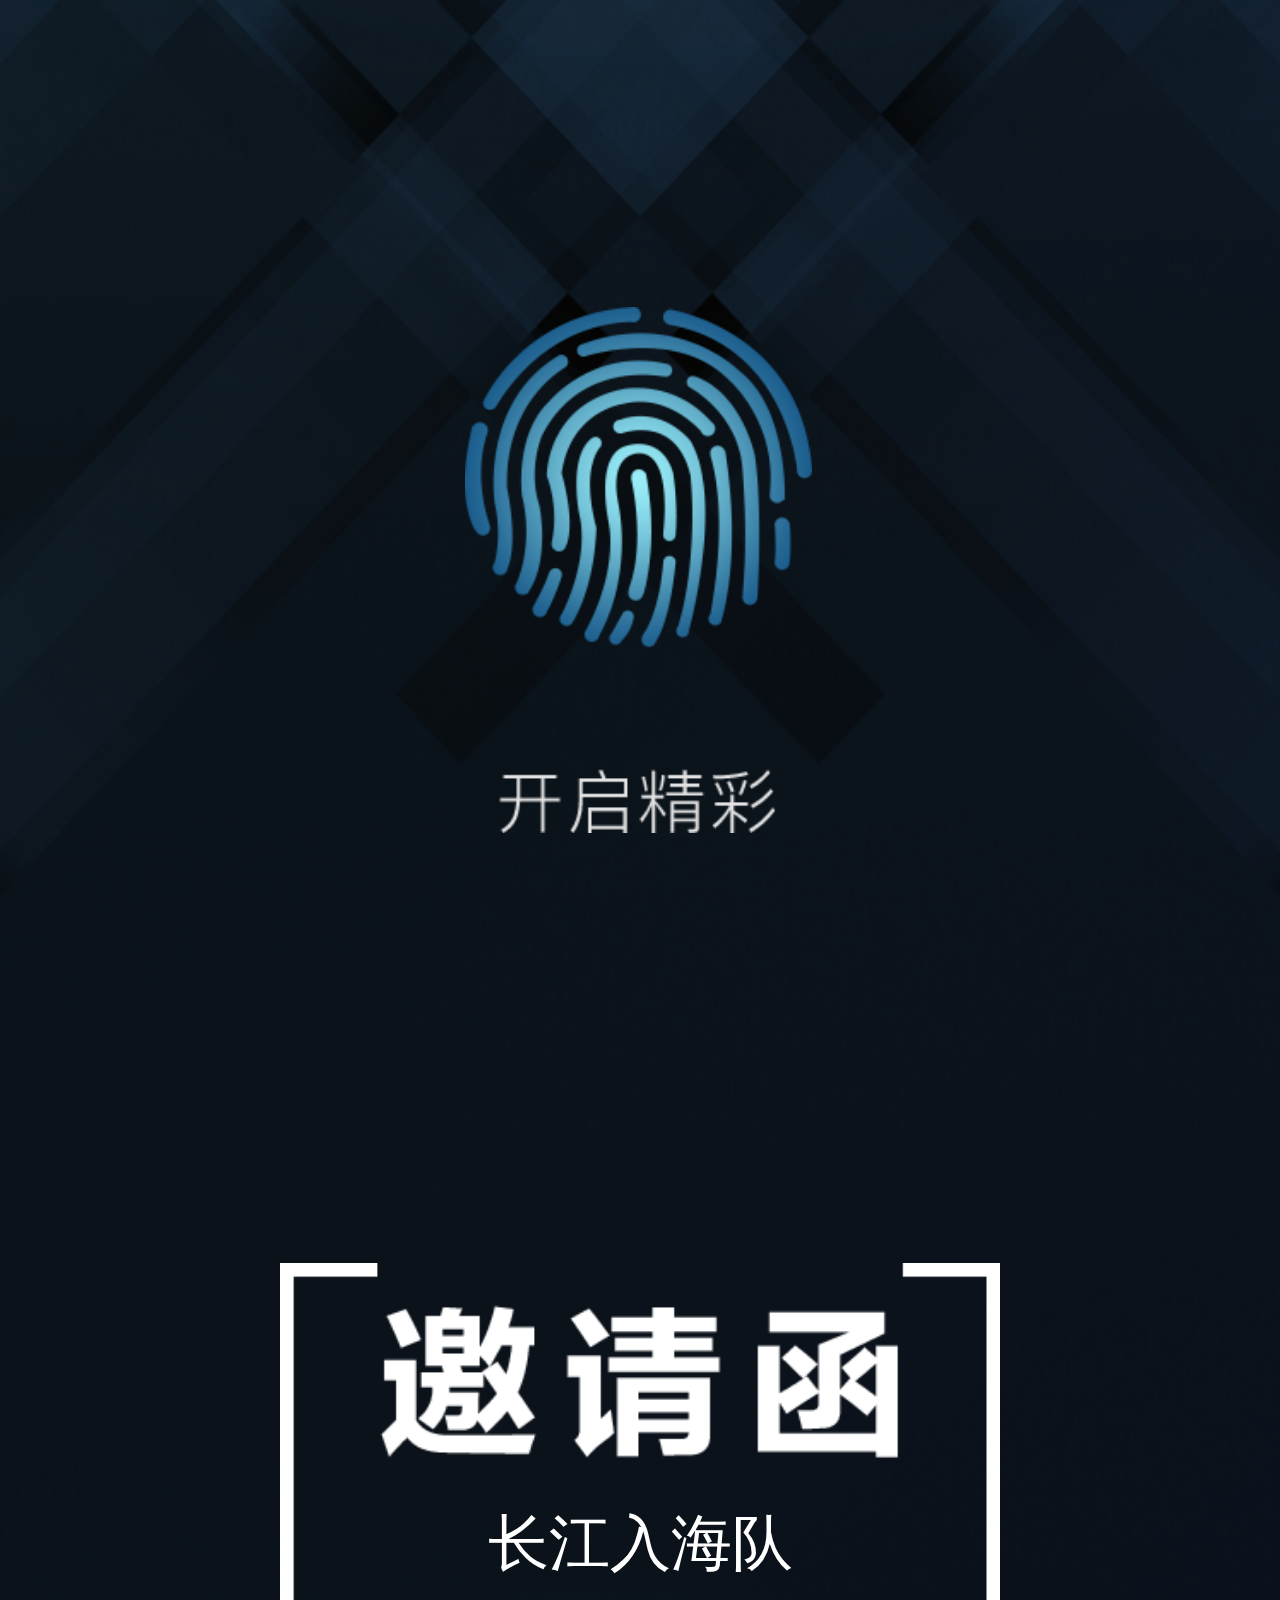
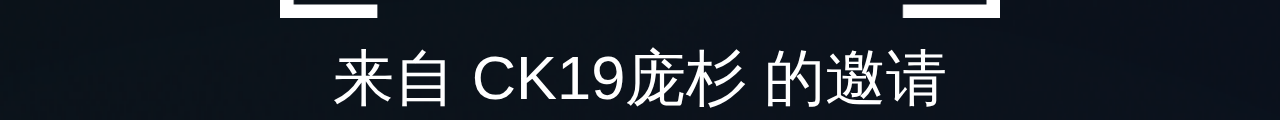
==== invite-1.html @ dcf1df0f "同上" ====
<!DOCTYPE html>
<html lang="en">
<head>
	<meta charset="UTF-8">
	<meta http-equiv="X-UA-Compatible" content="IE=edge">
	<meta name="viewport" content="width=device-width, initial-scale=1, maximum-scale=1, user-scalable=no">
	<title>邀请函2</title>
	<link rel="stylesheet" href="css/common.css">
	<link rel="stylesheet" href="css/invite-1.css">
</head>
<body>
	<div class="invite-1">
		<a href="###" class="btn_boot"><img src="images/img_boot.png" alt=""></a>
		<div class="inviter">
			<div class="join_group">
				<span>长江入海队</span>
			</div>
			<p>来自 <span>CK19庞杉</span> 的邀请</p>
		</div>
	</div>
</body>
</html>
---- css/common.css ----
/* reset
------------------------------*/
body, h1, h2, h3, h4, h5, h6, hr, p, blockquote, dl, dt, dd, ul, ol,
li, pre, fieldset, lengend, button, input, textarea, th, td {
    margin: 0;
    padding: 0;
}

input[type="button"], input[type="submit"], input[type="reset"] {
    -webkit-appearance: none;
}

textarea {
    -webkit-appearance: none;
}

blockquote:before,
blockquote:after,
q:before,
q:after {
    content: '';
    content: none;
}

blockquote, q {
    quotes: none;
}

ul, ol, li {
    list-style: none;
}

form {
    margin: 0;
}

fieldset, img {
    border: none;
}

input {
    line-height: 150%;
}

button {
    cursor: pointer;
}

table {
    border-collapse: collapse;
    border-spacing: 0;
}

em {
    font-style: normal;
}

/* globle set
------------------------------*/
body,
button, input, select, textarea {
    font-family: microsoft yahei, simsun, Tahoma, Arial, serif;
    color: #6a3906;
}
a {
    text-decoration: none;
}


textarea {
    resize: none;
}

/* pub className
------------------------------*/

/* Hides from IE-mac \*/
* html .clearfix {
    height: 1%;
}

/* End hide from IE-mac */

.clear {
    _zoom: 1;
}

.clear {
    display: inline-block;
}

.clear {
    display: block;
}

.clear:after {
    content: ".";
    display: block;
    height: 0;
    clear: both;
    visibility: hidden;
}

.hide {
    display: none;
}

.show {
    display: block;
}

.float-left {
    float: left;
}

.float-right {
    float: right;
}

.text-center {
    text-align: center;
}

.text-right {
    text-align: right;
}

.text-left {
    text-align: left;
}


@media screen and (max-width: 1920px) {
    html {
        font-size: 51.2px;
    }
}

@media screen and (max-width: 1440px) {
    html {
        font-size: 38.4px;
    }
}

@media screen and (max-width: 1280px) {
    html {
        font-size: 34.13px;
    }
}

@media screen and (max-width: 1080px) {
    html {
        font-size: 28.8px;
    }
}

@media screen and (max-width: 950px) {
    html {
        font-size: 25.33px;
    }
}

@media screen and (max-width: 800px) {
    html {
        font-size: 21.33px;
    }
}

@media screen and (max-width: 768px) {
    html {
        font-size: 20.48px;
    }
}

@media screen and (max-width: 750px) {
    html {
        font-size: 20px;
    }
}

@media screen and (max-width: 720px) {
    html {
        font-size: 19.2px;
    }
}

@media screen and (max-width: 640px) {
    html {
        font-size: 17.07px;
    }
}

@media screen and (max-width: 600px) {
    html {
        font-size: 16px;
    }
}

@media screen and (max-width: 568px) {
    html {
        font-size: 15.15px;
    }
}

@media screen and (max-width: 435px) {
    html {
        font-size: 11.6px;
    }
}

@media screen and (max-width: 414px) {
    html {
        font-size: 11.04px;
        -webkit-text-size-adjust: none;
    }
}

@media screen and (max-width: 412px) {
    html {
        font-size: 10.97px;
        -webkit-text-size-adjust: none;
    }
}

@media screen and (max-width: 411px) {
    html {
        font-size: 10.96px;
        -webkit-text-size-adjust: none;
    }
}

@media screen and (max-width: 375px) {
    html {
        font-size: 10px;
        -webkit-text-size-adjust: none;
    }
}

@media screen and (max-width: 360px) {
    html {
        font-size: 9.6px;
        -webkit-text-size-adjust: none;
    }
}

@media screen and (max-width: 357px) {
    html {
        font-size: 9.52px;
        -webkit-text-size-adjust: none;
    }
}

@media screen and (max-width: 320px) {
    html {
        font-size: 8.53px;
        -webkit-text-size-adjust: none;
    }
}
---- css/invite-1.css ----
@media screen and (max-width: 1920px) {
}

@media screen and (max-width: 1440px) {
}

@media screen and (max-width: 1280px) {
}

@media screen and (max-width: 1080px) {
}

@media screen and (max-width: 950px) {
}

@media screen and (max-width: 800px) {
}

@media screen and (max-width: 768px) {
}

@media screen and (max-width: 750px) {
}

@media screen and (max-width: 720px) {
}

@media screen and (max-width: 640px) {
}

@media screen and (max-width: 600px) {
}

@media screen and (max-width: 568px) {
}

@media screen and (max-width: 435px) {
}

@media screen and (max-width: 414px) {
}

@media screen and (max-width: 412px) {
}

@media screen and (max-width: 411px) {
}

@media screen and (max-width: 375px) {
}

@media screen and (max-width: 360px) {
}

@media screen and (max-width: 357px) {
}

@media screen and (max-width: 320px) {
}

body {
    background: url('../images/bg1.png') center 0 no-repeat fixed;
    color: #273545;
    background-size: cover;
}

.invite-1 {
    position: relative;
}

.invite-1 .btn_boot {
    display: block;
    width: 10.15rem;
    height: 15.4rem;
    position: absolute;
    left: 50%;
    top: 9rem;
    margin-left: -5.125rem;
}

.invite-1 .btn_boot img {
    display: block;
    width: 10.15rem;
    height: 15.4rem;
}

.invite-1 .inviter {
    width: 21.1rem;
    height: 10.4rem;
    background: url('../images/bg_invite_t.png') 0 0 no-repeat;
    background-size: cover;
    position: absolute;
    left: 50%;
    margin-left: -10.55rem;
    top: 37rem;
    color: #fff;
    font-size: 1.8rem;
    text-align: center;
}

.invite-1 .inviter .join_group {
    margin-top: 7rem;
}

.invite-1 .inviter p {
    position: absolute;
    bottom: -3rem;
    width: 100%;
    left: 0;
    text-align: center;
}
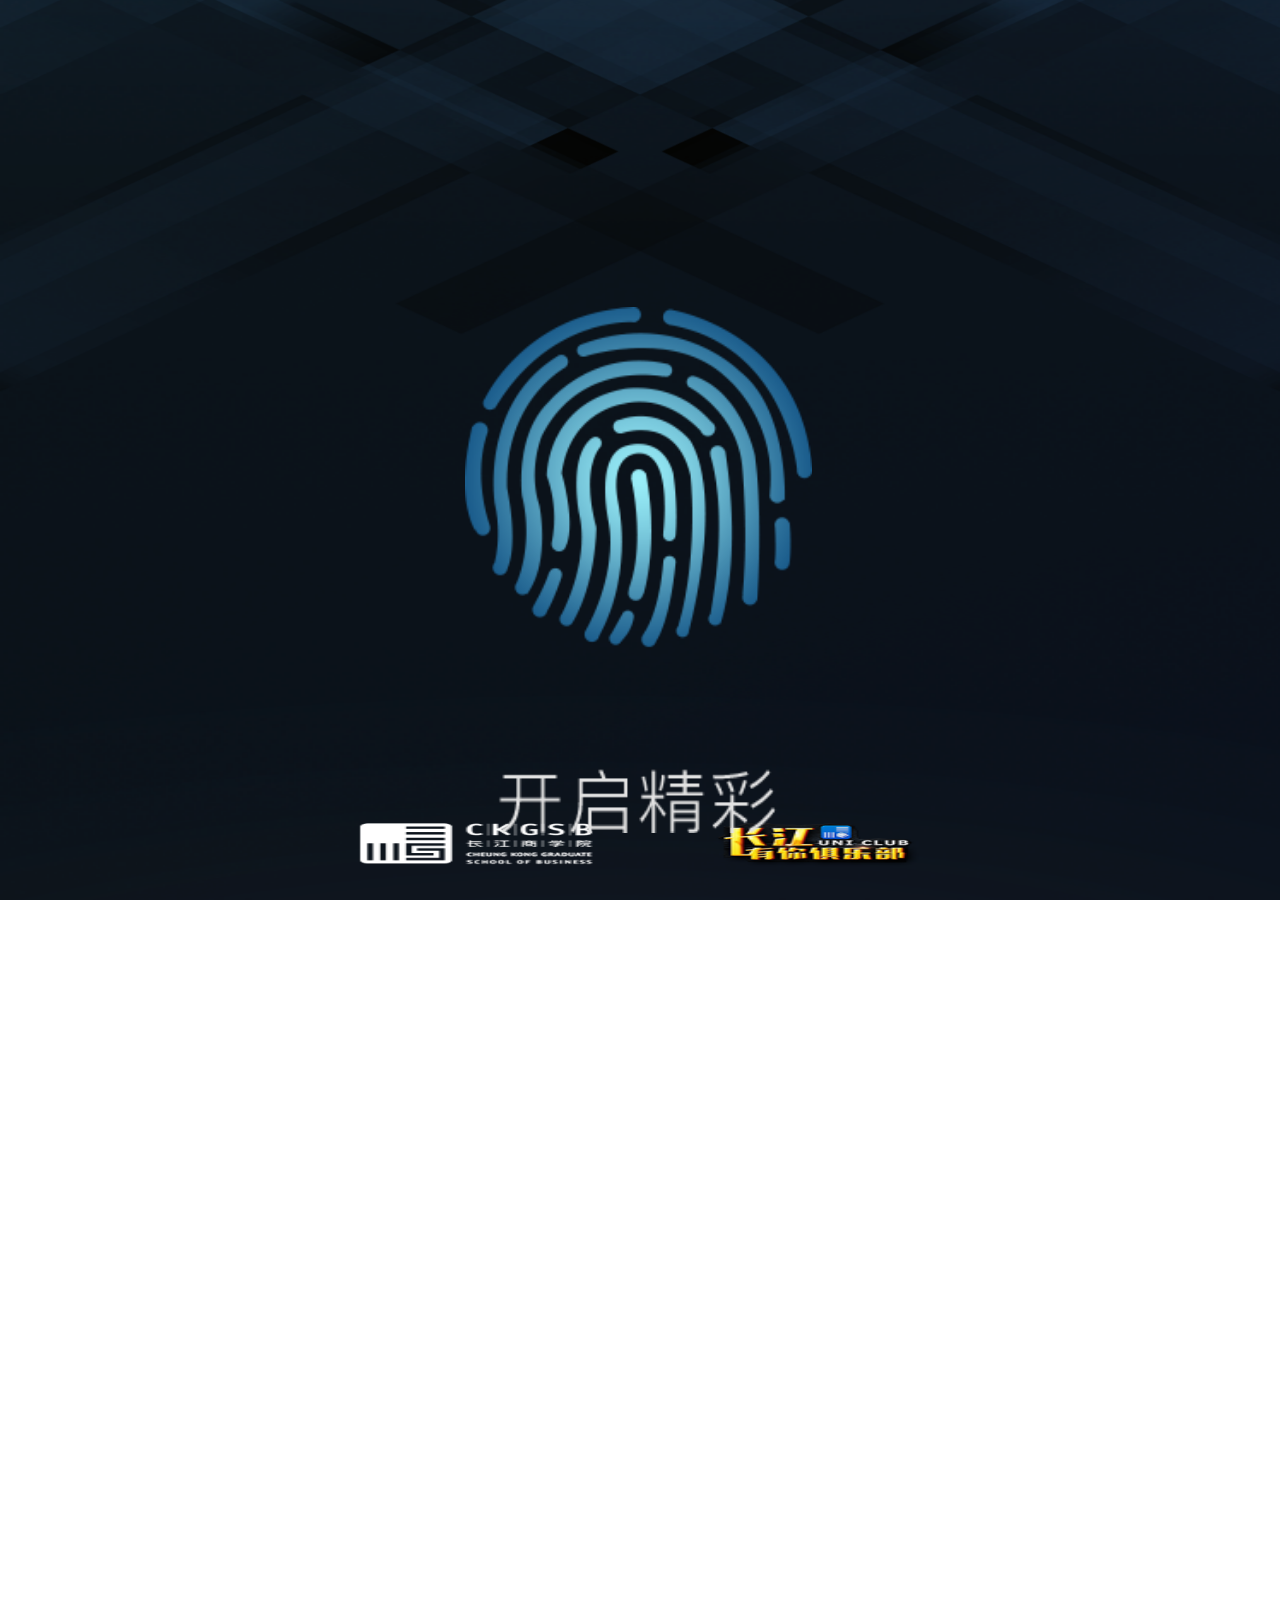
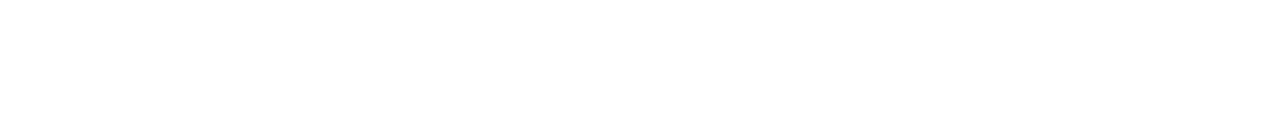
==== commit d5a3b7b6: "test..." ====
--- a/invite-1.html
+++ b/invite-1.html
@@ -10,7 +10,7 @@
 </head>
 <body>
 	<div class="invite-1">
-		<a href="###" class="btn_boot"><img src="images/img_boot.png" alt=""></a>
+		<a href="invite-2.html" class="btn_boot"><img src="images/img_boot.png" alt=""></a>
 		<div class="inviter">
 			<div class="join_group">
 				<span>长江入海队</span>
--- a/css/invite-1.css
+++ b/css/invite-1.css
@@ -1,67 +1,7 @@
-@media screen and (max-width: 1920px) {
-}
-
-@media screen and (max-width: 1440px) {
-}
-
-@media screen and (max-width: 1280px) {
-}
-
-@media screen and (max-width: 1080px) {
-}
-
-@media screen and (max-width: 950px) {
-}
-
-@media screen and (max-width: 800px) {
-}
-
-@media screen and (max-width: 768px) {
-}
-
-@media screen and (max-width: 750px) {
-}
-
-@media screen and (max-width: 720px) {
-}
-
-@media screen and (max-width: 640px) {
-}
-
-@media screen and (max-width: 600px) {
-}
-
-@media screen and (max-width: 568px) {
-}
-
-@media screen and (max-width: 435px) {
-}
-
-@media screen and (max-width: 414px) {
-}
-
-@media screen and (max-width: 412px) {
-}
-
-@media screen and (max-width: 411px) {
-}
-
-@media screen and (max-width: 375px) {
-}
-
-@media screen and (max-width: 360px) {
-}
-
-@media screen and (max-width: 357px) {
-}
-
-@media screen and (max-width: 320px) {
-}
-
 body {
     background: url('../images/bg1.png') center 0 no-repeat fixed;
     color: #273545;
-    background-size: cover;
+    background-size: 100% 100%;
 }
 
 .invite-1 {
@@ -108,4 +48,82 @@
     width: 100%;
     left: 0;
     text-align: center;
+}
+
+
+@media screen and (max-width: 768px) {
+    .invite-1 .btn_boot{
+        top:7rem;
+        margin-left: -3.942rem;
+    }
+    .invite-1 .btn_boot img{
+        width: 7.8rem;
+        height: 11.85rem;
+    }
+    .invite-1 .inviter {
+        width: 16.23rem;
+        height: 8rem;
+        margin-left: -8.16rem;
+        top:28.46rem;
+        font-size: 1.38rem;
+    }
+    .invite-1 .inviter .join_group {
+        margin-top: 5.384rem;
+    }
+    .invite-1 .inviter p {
+        bottom: -2.3rem;
+    }
+}
+@media screen and (max-width: 600px) {
+    .invite-1 .btn_boot {
+        margin-left: -6.2rem;
+    }
+
+    .invite-1 .btn_boot img {
+        width: 12.69rem;
+        height: 19.25rem;
+    }
+
+    .invite-1 .inviter {
+        width: 21.94rem;
+        height: 10.82rem;
+        top: 32rem;
+        margin-left: -10.97rem;
+        font-size: 1.55rem;
+    }
+
+    .invite-1 .inviter .join_group {
+        margin-top: 7.28rem;
+    }
+
+    .invite-1 .inviter p {
+        bottom: -3.12rem;
+    }
+
+}
+
+@media screen and (max-width: 320px) {
+    @media screen and (max-height: 480px) {
+        .invite-1 .btn_boot{
+            top:5.09rem;
+            margin-left: -3.47rem;
+        }
+        .invite-1 .btn_boot img{
+            width: 6.77rem;
+            height: 10.27rem;
+        }
+        .invite-1 .inviter {
+            width: 14.07rem;
+            height: 6.93rem;
+            top:21.19rem;
+            margin-left: -7.15rem;
+        }
+
+        .invite-1 .inviter .join_group {
+            margin-top: 4.75rem;
+        }
+        .invite-1 .inviter p {
+            bottom: -2.03rem;
+        }
+    }
 }